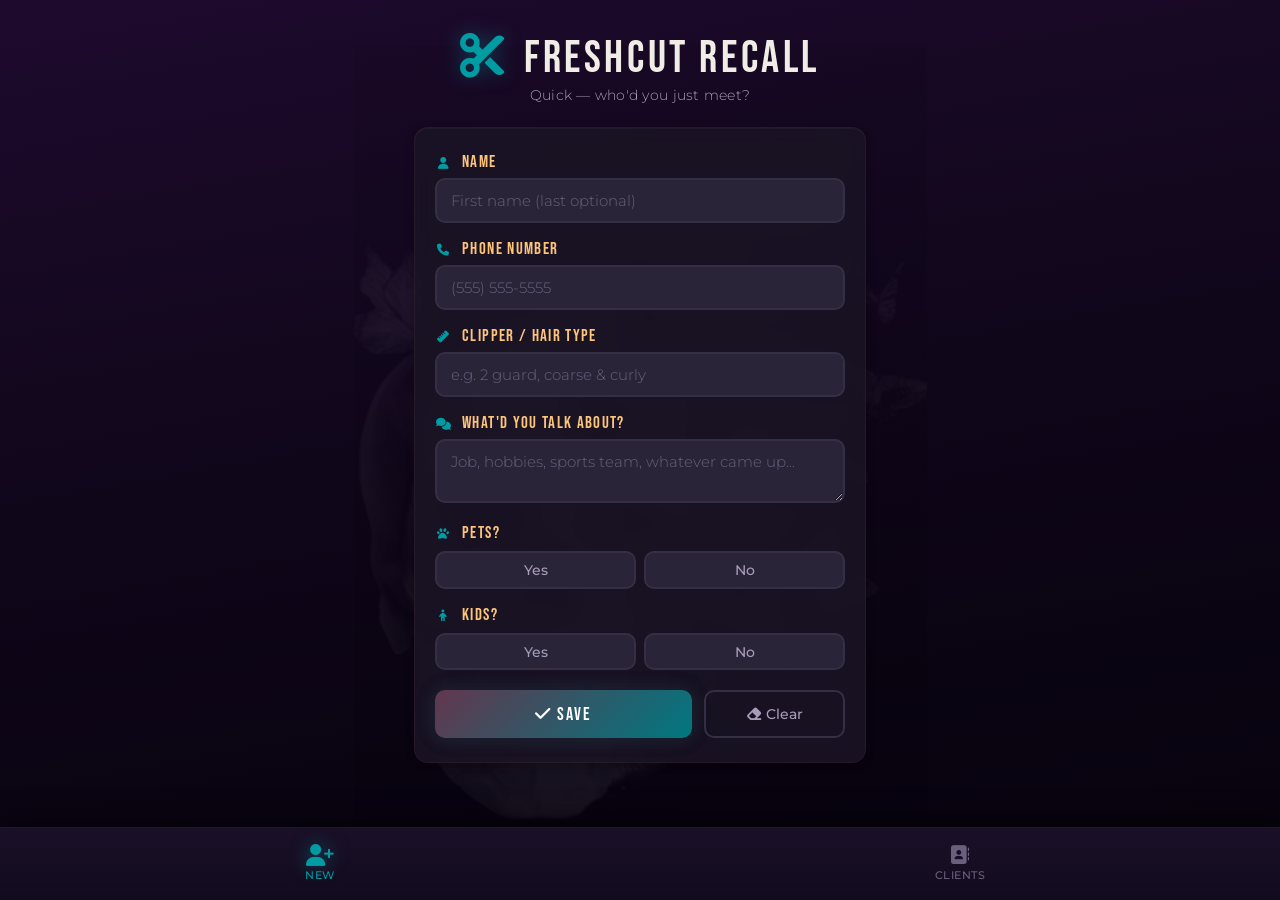
==== Deploy/index.html @ f8e86a8c "Full project backup — Cowork cleanup session 2026-07-11" ====
<!DOCTYPE html>
<html lang="en">
<head>
  <meta charset="UTF-8" />
  <meta name="viewport" content="width=device-width, initial-scale=1.0, maximum-scale=1.0, user-scalable=no" />
  <title>FreshCut Recall</title>
  <link rel="icon" href="data:image/svg+xml,<svg xmlns='http://www.w3.org/2000/svg' viewBox='0 0 100 100'><text y='.9em' font-size='90'>✂️</text></svg>" />
  <link rel="preconnect" href="https://fonts.googleapis.com" />
  <link rel="preconnect" href="https://fonts.gstatic.com" crossorigin />
  <link href="https://fonts.googleapis.com/css2?family=Bebas+Neue&family=Montserrat:wght@300;400;500;600;700&display=swap" rel="stylesheet" />
  <link rel="stylesheet" href="https://cdnjs.cloudflare.com/ajax/libs/font-awesome/6.5.0/css/all.min.css" />
  <link rel="stylesheet" href="style.css" />
  <!-- home-screen app icon (added 2026-06-15) -->
  <link rel="apple-touch-icon" sizes="180x180" href="/apple-touch-icon.png">
  <link rel="icon" type="image/png" sizes="192x192" href="/icon-192.png">
</head>
<body>

  <!-- ═══════════════════════════════════════════════ -->
  <!-- TAB BAR NAVIGATION                              -->
  <!-- ═══════════════════════════════════════════════ -->
  <nav class="tab-bar" id="tabBar">
    <button class="tab-btn active" data-tab="add" onclick="switchTab('add')">
      <i class="fas fa-user-plus"></i>
      <span>New</span>
    </button>
    <button class="tab-btn" data-tab="database" onclick="switchTab('database')">
      <i class="fas fa-address-book"></i>
      <span>Clients</span>
    </button>
  </nav>

  <!-- ═══════════════════════════════════════════════ -->
  <!-- SCREEN 1: ADD NEW PERSON                        -->
  <!-- ═══════════════════════════════════════════════ -->
  <main class="screen active" id="screen-add">
    <header class="screen-header">
      <h1><i class="fas fa-scissors"></i> FreshCut Recall</h1>
      <p class="tagline">Quick — who'd you just meet?</p>
    </header>

    <form id="addForm" class="entry-form" onsubmit="handleSave(event)">
      <!-- Hidden field for editing existing entries -->
      <input type="hidden" id="editId" value="" />

      <div class="form-group">
        <label for="personName"><i class="fas fa-user"></i> Name</label>
        <input type="text" id="personName" placeholder="First name (last optional)" autocomplete="off" required />
      </div>

      <div class="form-group">
        <label for="phoneNumber"><i class="fas fa-phone"></i> Phone Number</label>
        <input type="tel" id="phoneNumber" placeholder="(555) 555-5555" autocomplete="off" />
      </div>

      <div class="form-group">
        <label for="clipperType"><i class="fas fa-ruler"></i> Clipper / Hair Type</label>
        <input type="text" id="clipperType" placeholder="e.g. 2 guard, coarse & curly" autocomplete="off" />
      </div>

      <div class="form-group">
        <label for="talkAbout"><i class="fas fa-comments"></i> What'd you talk about?</label>
        <textarea id="talkAbout" rows="2" placeholder="Job, hobbies, sports team, whatever came up..."></textarea>
      </div>

      <!-- Pets section -->
      <div class="form-group toggle-group">
        <label><i class="fas fa-paw"></i> Pets?</label>
        <div class="toggle-row">
          <button type="button" class="toggle-btn" id="petsYes" onclick="togglePets(true)">Yes</button>
          <button type="button" class="toggle-btn" id="petsNo" onclick="togglePets(false)">No</button>
        </div>
      </div>
      <div class="form-group sub-field hidden" id="petDetails">
        <label for="petKind">What kind?</label>
        <input type="text" id="petKind" placeholder="Dog, cat, snake..." autocomplete="off" />
      </div>

      <!-- Kids section -->
      <div class="form-group toggle-group">
        <label><i class="fas fa-child"></i> Kids?</label>
        <div class="toggle-row">
          <button type="button" class="toggle-btn" id="kidsYes" onclick="toggleKids(true)">Yes</button>
          <button type="button" class="toggle-btn" id="kidsNo" onclick="toggleKids(false)">No</button>
        </div>
      </div>
      <div class="form-group sub-field hidden" id="kidDetails">
        <label for="kidInfo">How many & ages</label>
        <input type="text" id="kidInfo" placeholder="e.g. 3 teen daughters, 2 adult boys" autocomplete="off" />
      </div>

      <div class="form-actions">
        <button type="submit" class="btn-save" id="saveBtn">
          <i class="fas fa-check"></i> Save
        </button>
        <button type="button" class="btn-clear" onclick="clearForm()">
          <i class="fas fa-eraser"></i> Clear
        </button>
      </div>
    </form>
  </main>

  <!-- ═══════════════════════════════════════════════ -->
  <!-- SCREEN 2: DATABASE / SEARCH                     -->
  <!-- ═══════════════════════════════════════════════ -->
  <main class="screen" id="screen-database">
    <header class="screen-header">
      <h1><i class="fas fa-address-book"></i> Your Clients</h1>
      <div class="search-bar">
        <i class="fas fa-search"></i>
        <input type="text" id="searchInput" placeholder="Search by name or phone..." oninput="filterClients()" autocomplete="off" />
      </div>
      <p class="client-count" id="clientCount">0 people saved</p>
    </header>

    <!-- Empty state -->
    <div class="empty-state" id="emptyState">
      <i class="fas fa-user-plus"></i>
      <p>No one here yet — go meet someone!</p>
    </div>

    <!-- Client list -->
    <div class="client-list" id="clientList"></div>

    <!-- Export backup -->
    <div class="export-row" id="exportRow">
      <button class="btn-export" onclick="exportToCSV()">
        <i class="fas fa-download"></i> Backup to CSV
      </button>
    </div>
  </main>

  <!-- ═══════════════════════════════════════════════ -->
  <!-- PROFILE MODAL (view / edit a single person)     -->
  <!-- ═══════════════════════════════════════════════ -->
  <div class="modal-overlay hidden" id="profileModal">
    <div class="modal-card">
      <button class="modal-close" onclick="closeProfile()"><i class="fas fa-times"></i></button>
      <div id="profileContent"></div>
    </div>
  </div>

  <script src="app.js"></script>
</body>
</html>
---- Deploy/style.css ----
/* ══════════════════════════════════════════════════════════
   FRESHCUT RECALL — Dark Jewel-Tone Stylesheet
   Color Palette:
     Deep Purple Gradient background
     Dark Surface #1A1525  (cards, form backgrounds)
     Charcoal     #2A2438  (elevated surfaces, inputs)
     Plum         #62374E  (secondary accent)
     Teal         #007880  (primary accent, buttons)
     Gold         #FDC57B  (highlights, warmth, avatars)
   Font: Bebas Neue (headings) + Poppins (body)
   ══════════════════════════════════════════════════════════ */

:root {
  --deep-purple: #0D0818;
  --mid-purple: #1A1028;
  --dark-surface: #1A1525;
  --charcoal: #2A2438;
  --charcoal-light: #362E45;
  --plum: #62374E;
  --plum-light: #7E4A66;
  --teal: #007880;
  --teal-light: #009BA3;
  --teal-glow: rgba(0,120,128,0.2);
  --gold: #FDC57B;
  --gold-soft: rgba(253,197,123,0.15);
  --white: #FFFFFF;
  --text-bright: #F0ECE6;
  --text-mid: #A89DB8;
  --text-dim: #6B5F7E;
  --border: rgba(255,255,255,0.07);
  --border-focus: rgba(0,120,128,0.5);
  --danger: #C0392B;
  --danger-light: #E74C3C;
  --shadow-sm: 0 2px 8px rgba(0,0,0,0.3);
  --shadow-md: 0 4px 20px rgba(0,0,0,0.4);
  --shadow-lg: 0 8px 40px rgba(0,0,0,0.5);
  --radius: 14px;
  --radius-sm: 10px;
}

/* ── RESET & BASE ──────────────────────────────── */

*, *::before, *::after {
  box-sizing: border-box;
  margin: 0;
  padding: 0;
}

html {
  font-size: 16px;
  -webkit-tap-highlight-color: transparent;
}

body {
  font-family: 'Montserrat', -apple-system, BlinkMacSystemFont, sans-serif;
  background: linear-gradient(
    170deg,
    #1E0A2E 0%,
    #160822 25%,
    #0F0619 50%,
    #0A0412 75%,
    #07030D 100%
  );
  background-attachment: fixed;
  color: var(--text-bright);
  min-height: 100dvh;
  padding-bottom: 80px;
  font-weight: 300;
  -webkit-font-smoothing: antialiased;
  position: relative;
}

body::before {
  content: '';
  position: fixed;
  top: 50%;
  left: 50%;
  transform: translate(-50%, -50%);
  width: 90vmin;
  height: 90vmin;
  background: url('skull-bg.jpg') center/contain no-repeat;
  opacity: 0.06;
  pointer-events: none;
  z-index: 0;
}

input, textarea, button, select {
  font-family: inherit;
  font-size: inherit;
}

/* ── TAB BAR ───────────────────────────────────── */

.tab-bar {
  position: fixed;
  bottom: 0;
  left: 0;
  right: 0;
  display: flex;
  background: linear-gradient(180deg, #1A1028 0%, #120B1E 100%);
  border-top: 1px solid rgba(98,55,78,0.25);
  padding: 0.5rem 0 calc(0.5rem + env(safe-area-inset-bottom, 0px));
  z-index: 100;
  box-shadow: 0 -4px 30px rgba(0,0,0,0.6);
}

.tab-btn {
  flex: 1;
  display: flex;
  flex-direction: column;
  align-items: center;
  gap: 0.2rem;
  padding: 0.6rem 0;
  background: none;
  border: none;
  color: var(--text-dim);
  font-size: 0.7rem;
  font-weight: 500;
  cursor: pointer;
  transition: color 0.2s;
  letter-spacing: 0.05em;
  text-transform: uppercase;
}

.tab-btn i {
  font-size: 1.2rem;
  transition: transform 0.2s, color 0.2s;
}

.tab-btn.active {
  color: var(--teal-light);
}

.tab-btn.active i {
  transform: scale(1.15);
  filter: drop-shadow(0 0 8px rgba(0,155,163,0.5));
}

.tab-btn:hover:not(.active) {
  color: var(--text-mid);
}

/* ── SCREENS ───────────────────────────────────── */

.screen {
  display: none;
  max-width: 500px;
  margin: 0 auto;
  padding: 1.5rem 1rem;
  animation: fadeIn 0.25s ease;
  position: relative;
  z-index: 1;
}

.screen.active {
  display: block;
}

@keyframes fadeIn {
  from { opacity: 0; transform: translateY(8px); }
  to { opacity: 1; transform: translateY(0); }
}

/* ── SCREEN HEADER ─────────────────────────────── */

.screen-header {
  text-align: center;
  margin-bottom: 1.5rem;
}

.screen-header h1 {
  font-family: 'Bebas Neue', 'Montserrat', sans-serif;
  font-size: 2.8rem;
  font-weight: 400;
  color: var(--text-bright);
  letter-spacing: 0.08em;
  text-transform: uppercase;
}

.screen-header h1 i {
  color: var(--teal-light);
  margin-right: 0.3rem;
  filter: drop-shadow(0 0 10px rgba(0,155,163,0.4));
}

.tagline {
  color: var(--text-mid);
  font-size: 0.85rem;
  font-weight: 300;
  margin-top: 0.15rem;
  letter-spacing: 0.02em;
}

/* ── FORM ──────────────────────────────────────── */

.entry-form {
  background: rgba(26,21,37,0.85);
  border: 1px solid rgba(98,55,78,0.2);
  border-radius: var(--radius);
  padding: 1.5rem 1.25rem;
  box-shadow: var(--shadow-sm), inset 0 1px 0 rgba(255,255,255,0.03);
  backdrop-filter: blur(10px);
}

.form-group {
  margin-bottom: 1rem;
}

.form-group label {
  display: block;
  font-family: 'Bebas Neue', 'Montserrat', sans-serif;
  font-size: 1.05rem;
  font-weight: 400;
  color: var(--gold);
  margin-bottom: 0.35rem;
  letter-spacing: 0.08em;
  text-transform: uppercase;
}

.form-group label i {
  width: 18px;
  text-align: center;
  margin-right: 0.3rem;
  color: var(--teal-light);
  font-size: 0.75rem;
}

.form-group input[type="text"],
.form-group input[type="tel"],
.form-group textarea {
  width: 100%;
  padding: 0.7rem 0.9rem;
  border: 2px solid var(--charcoal-light);
  border-radius: var(--radius-sm);
  font-size: 0.95rem;
  color: var(--text-bright);
  background: var(--charcoal);
  transition: border-color 0.2s, box-shadow 0.2s;
  outline: none;
}

.form-group input:focus,
.form-group textarea:focus {
  border-color: var(--teal);
  box-shadow: 0 0 0 3px var(--teal-glow), 0 0 15px var(--teal-glow);
  background: var(--charcoal-light);
}

.form-group textarea {
  resize: vertical;
  min-height: 60px;
}

.form-group input::placeholder,
.form-group textarea::placeholder {
  color: var(--text-dim);
  font-weight: 300;
}

/* ── TOGGLE BUTTONS (Yes / No) ─────────────────── */

.toggle-group label {
  margin-bottom: 0.5rem;
}

.toggle-row {
  display: flex;
  gap: 0.5rem;
}

.toggle-btn {
  flex: 1;
  padding: 0.55rem 1rem;
  border: 2px solid var(--charcoal-light);
  border-radius: var(--radius-sm);
  background: var(--charcoal);
  color: var(--text-mid);
  font-size: 0.85rem;
  font-weight: 500;
  cursor: pointer;
  transition: all 0.2s;
}

.toggle-btn:hover {
  border-color: var(--teal);
  color: var(--teal-light);
}

.toggle-btn.selected-yes {
  background: var(--teal);
  border-color: var(--teal);
  color: var(--white);
  box-shadow: 0 0 15px var(--teal-glow);
}

.toggle-btn.selected-no {
  background: var(--plum);
  border-color: var(--plum);
  color: var(--white);
  box-shadow: 0 0 12px rgba(98,55,78,0.25);
}

/* ── SUB-FIELDS (pet kind, kid info) ──────────── */

.sub-field {
  margin-left: 1rem;
  padding-left: 0.75rem;
  border-left: 3px solid var(--gold);
  transition: all 0.3s ease;
}

.sub-field.hidden {
  display: none;
}

.sub-field label {
  color: var(--text-mid) !important;
}

/* ── FORM ACTIONS ──────────────────────────────── */

.form-actions {
  display: flex;
  gap: 0.75rem;
  margin-top: 1.25rem;
}

.btn-save {
  flex: 2;
  padding: 0.8rem 1.5rem;
  background: linear-gradient(135deg, var(--plum) 0%, var(--teal) 100%);
  color: var(--white);
  border: none;
  border-radius: var(--radius-sm);
  font-family: 'Bebas Neue', 'Montserrat', sans-serif;
  font-size: 1.1rem;
  font-weight: 400;
  letter-spacing: 0.1em;
  text-transform: uppercase;
  cursor: pointer;
  transition: all 0.2s ease;
  box-shadow: 0 0 20px rgba(0,120,128,0.2), 0 0 20px rgba(98,55,78,0.15);
}

.btn-save:hover {
  background: linear-gradient(135deg, var(--plum-light) 0%, var(--teal-light) 100%);
  box-shadow: 0 0 30px rgba(0,120,128,0.35);
}

.btn-save:active {
  transform: scale(0.97);
}

.btn-save.editing {
  background: var(--plum);
  box-shadow: 0 0 20px rgba(98,55,78,0.3);
}

.btn-save.editing:hover {
  background: var(--plum-light);
}

.btn-clear {
  flex: 1;
  padding: 0.8rem 1rem;
  background: none;
  border: 2px solid var(--charcoal-light);
  border-radius: var(--radius-sm);
  color: var(--text-mid);
  font-size: 0.9rem;
  font-weight: 500;
  cursor: pointer;
  transition: all 0.2s;
}

.btn-clear:hover {
  border-color: var(--danger);
  color: var(--danger-light);
}

/* ── SEARCH BAR ────────────────────────────────── */

.search-bar {
  display: flex;
  align-items: center;
  background: var(--charcoal);
  border: 2px solid var(--charcoal-light);
  border-radius: var(--radius-sm);
  padding: 0.6rem 0.9rem;
  margin-top: 1rem;
  transition: border-color 0.2s, box-shadow 0.2s;
}

.search-bar:focus-within {
  border-color: var(--teal);
  box-shadow: 0 0 0 3px var(--teal-glow);
}

.search-bar i {
  color: var(--text-dim);
  margin-right: 0.5rem;
  font-size: 0.9rem;
}

.search-bar input {
  flex: 1;
  border: none;
  outline: none;
  font-size: 0.95rem;
  color: var(--text-bright);
  background: transparent;
}

.search-bar input::placeholder {
  color: var(--text-dim);
  font-weight: 300;
}

.client-count {
  margin-top: 0.6rem;
  font-size: 0.78rem;
  color: var(--text-dim);
  font-weight: 400;
}

/* ── EMPTY STATE ───────────────────────────────── */

.empty-state {
  text-align: center;
  padding: 3rem 1rem;
  color: var(--text-dim);
}

.empty-state i {
  font-size: 2.5rem;
  margin-bottom: 0.75rem;
  color: var(--gold);
  filter: drop-shadow(0 0 12px var(--gold-soft));
}

.empty-state p {
  font-size: 0.95rem;
  font-weight: 400;
  color: var(--text-mid);
}

/* ── CLIENT LIST ───────────────────────────────── */

.client-list {
  display: flex;
  flex-direction: column;
  gap: 0.6rem;
}

.client-card {
  display: flex;
  align-items: center;
  gap: 0.85rem;
  background: rgba(26,21,37,0.8);
  border: 1px solid rgba(98,55,78,0.15);
  padding: 0.9rem 1rem;
  border-radius: var(--radius-sm);
  box-shadow: var(--shadow-sm);
  cursor: pointer;
  transition: transform 0.15s, box-shadow 0.15s, border-color 0.2s;
  backdrop-filter: blur(8px);
}

.client-card:hover {
  transform: translateY(-1px);
  box-shadow: var(--shadow-md);
  border-color: rgba(0,120,128,0.3);
}

.client-card:active {
  transform: scale(0.98);
}

.client-avatar {
  width: 44px;
  height: 44px;
  border-radius: 50%;
  background: linear-gradient(135deg, var(--plum) 0%, var(--teal) 100%);
  color: var(--gold);
  display: flex;
  align-items: center;
  justify-content: center;
  font-family: 'Bebas Neue', 'Montserrat', sans-serif;
  font-weight: 400;
  font-size: 1.1rem;
  flex-shrink: 0;
  letter-spacing: 0.05em;
  box-shadow: 0 0 10px rgba(0,120,128,0.15);
}

.client-info {
  flex: 1;
  min-width: 0;
}

.client-name {
  font-weight: 600;
  font-size: 0.95rem;
  color: var(--text-bright);
  white-space: nowrap;
  overflow: hidden;
  text-overflow: ellipsis;
}

.client-preview {
  font-size: 0.78rem;
  color: var(--text-dim);
  white-space: nowrap;
  overflow: hidden;
  text-overflow: ellipsis;
  margin-top: 0.1rem;
}

.client-date {
  color: var(--text-dim);
  font-size: 0.82rem;
  flex-shrink: 0;
  white-space: nowrap;
}

/* ── EXPORT BUTTON ─────────────────────────────── */

.export-row {
  text-align: center;
  margin-top: 1.5rem;
  padding-bottom: 1rem;
}

.btn-export {
  padding: 0.6rem 1.2rem;
  background: none;
  border: 1px solid var(--border);
  border-radius: var(--radius-sm);
  color: var(--text-dim);
  font-size: 0.8rem;
  font-weight: 400;
  cursor: pointer;
  transition: all 0.2s;
}

.btn-export i {
  margin-right: 0.3rem;
}

.btn-export:hover {
  border-color: var(--teal);
  color: var(--teal-light);
}

/* ── PROFILE MODAL ─────────────────────────────── */

.modal-overlay {
  position: fixed;
  top: 0;
  left: 0;
  right: 0;
  bottom: 0;
  background: rgba(13,8,24,0.8);
  backdrop-filter: blur(8px);
  z-index: 200;
  display: flex;
  align-items: flex-end;
  justify-content: center;
  padding: 1rem;
  animation: overlayIn 0.2s ease;
}

.modal-overlay.hidden {
  display: none;
}

@keyframes overlayIn {
  from { opacity: 0; }
  to { opacity: 1; }
}

.modal-card {
  background: linear-gradient(170deg, #1E1530 0%, #150E22 100%);
  border: 1px solid rgba(98,55,78,0.2);
  border-radius: var(--radius) var(--radius) 0 0;
  width: 100%;
  max-width: 500px;
  max-height: 85vh;
  overflow-y: auto;
  padding: 1.5rem 1.25rem 2rem;
  position: relative;
  animation: slideUp 0.3s ease;
  box-shadow: var(--shadow-lg);
}

@keyframes slideUp {
  from { transform: translateY(100px); opacity: 0; }
  to { transform: translateY(0); opacity: 1; }
}

.modal-close {
  position: absolute;
  top: 1rem;
  right: 1rem;
  background: var(--charcoal);
  border: 1px solid var(--border);
  width: 36px;
  height: 36px;
  border-radius: 50%;
  display: flex;
  align-items: center;
  justify-content: center;
  font-size: 1rem;
  color: var(--text-mid);
  cursor: pointer;
  transition: all 0.2s;
}

.modal-close:hover {
  background: var(--danger);
  border-color: var(--danger);
  color: var(--white);
}

/* ── PROFILE CONTENT ───────────────────────────── */

.profile-header {
  text-align: center;
  margin-bottom: 1.25rem;
}

.profile-avatar {
  width: 64px;
  height: 64px;
  border-radius: 50%;
  background: linear-gradient(135deg, var(--plum) 0%, var(--teal) 100%);
  color: var(--gold);
  display: flex;
  align-items: center;
  justify-content: center;
  font-family: 'Bebas Neue', 'Montserrat', sans-serif;
  font-weight: 400;
  font-size: 1.6rem;
  margin: 0 auto 0.6rem;
  letter-spacing: 0.05em;
  box-shadow: 0 0 25px rgba(0,120,128,0.2), 0 0 25px rgba(98,55,78,0.2);
}

.profile-name {
  font-family: 'Bebas Neue', 'Montserrat', sans-serif;
  font-size: 2rem;
  font-weight: 400;
  letter-spacing: 0.06em;
  color: var(--text-bright);
}

.profile-date {
  font-size: 0.75rem;
  color: var(--text-mid);
  margin-top: 0.2rem;
}

.profile-fields {
  display: flex;
  flex-direction: column;
  gap: 0.75rem;
}

.profile-field {
  background: rgba(42,36,56,0.6);
  border: 1px solid var(--border);
  border-radius: var(--radius-sm);
  padding: 0.75rem 0.9rem;
}

.profile-field-label {
  font-family: 'Bebas Neue', 'Montserrat', sans-serif;
  font-size: 0.78rem;
  font-weight: 400;
  color: var(--teal-light);
  text-transform: uppercase;
  letter-spacing: 0.1em;
  margin-bottom: 0.2rem;
}

.profile-field-value {
  font-size: 0.93rem;
  color: var(--text-bright);
  line-height: 1.4;
}

.profile-field-value.empty {
  color: var(--text-dim);
  font-style: italic;
}

.profile-actions {
  display: flex;
  gap: 0.6rem;
  margin-top: 1.25rem;
}

.btn-edit {
  flex: 2;
  padding: 0.75rem 1rem;
  background: linear-gradient(135deg, var(--plum) 0%, var(--teal) 100%);
  color: var(--white);
  border: none;
  border-radius: var(--radius-sm);
  font-family: 'Bebas Neue', 'Montserrat', sans-serif;
  font-size: 1rem;
  font-weight: 400;
  letter-spacing: 0.08em;
  text-transform: uppercase;
  cursor: pointer;
  transition: all 0.2s ease;
  box-shadow: 0 0 20px rgba(0,120,128,0.2), 0 0 20px rgba(98,55,78,0.15);
}

.btn-edit:hover {
  background: linear-gradient(135deg, var(--plum-light) 0%, var(--teal-light) 100%);
}

.btn-edit:active {
  transform: scale(0.97);
}

.btn-delete {
  flex: 1;
  padding: 0.75rem 1rem;
  background: none;
  border: 2px solid var(--charcoal-light);
  border-radius: var(--radius-sm);
  color: var(--text-mid);
  font-size: 0.9rem;
  font-weight: 500;
  cursor: pointer;
  transition: all 0.2s;
}

.btn-delete:hover {
  border-color: var(--danger);
  color: var(--danger-light);
  background: rgba(192,57,43,0.1);
}

/* ── TOAST NOTIFICATION ────────────────────────── */

.toast {
  position: fixed;
  top: 1rem;
  left: 50%;
  transform: translateX(-50%) translateY(-100px);
  background: linear-gradient(135deg, var(--teal) 0%, var(--plum) 100%);
  color: var(--white);
  padding: 0.75rem 1.5rem;
  border-radius: var(--radius-sm);
  font-family: 'Bebas Neue', 'Montserrat', sans-serif;
  font-size: 1rem;
  font-weight: 400;
  letter-spacing: 0.08em;
  text-transform: uppercase;
  box-shadow: 0 4px 25px rgba(0,120,128,0.3);
  z-index: 300;
  transition: transform 0.3s ease;
  pointer-events: none;
}

.toast.show {
  transform: translateX(-50%) translateY(0);
}

/* ── CONFIRM DELETE ────────────────────────────── */

.confirm-delete {
  text-align: center;
  padding: 0.5rem 0;
}

.confirm-delete p {
  font-size: 0.9rem;
  color: var(--text-mid);
  margin-bottom: 0.75rem;
}

.confirm-delete .btn-row {
  display: flex;
  gap: 0.6rem;
  justify-content: center;
}

.btn-confirm-delete {
  padding: 0.6rem 1.5rem;
  background: var(--danger);
  color: var(--white);
  border: none;
  border-radius: var(--radius-sm);
  font-size: 0.85rem;
  font-weight: 600;
  cursor: pointer;
  transition: background 0.2s;
}

.btn-confirm-delete:hover {
  background: var(--danger-light);
}

.btn-cancel-delete {
  padding: 0.6rem 1.5rem;
  background: var(--charcoal);
  color: var(--text-mid);
  border: 1px solid var(--border);
  border-radius: var(--radius-sm);
  font-size: 0.85rem;
  font-weight: 500;
  cursor: pointer;
  transition: background 0.2s;
}

.btn-cancel-delete:hover {
  background: var(--charcoal-light);
}

/* ── RESPONSIVE ────────────────────────────────── */

@media (min-width: 600px) {
  body {
    padding-bottom: 90px;
  }
  .screen {
    padding: 2rem 1.5rem;
  }
  .modal-overlay {
    align-items: center;
  }
  .modal-card {
    border-radius: var(--radius);
    max-height: 80vh;
  }
}
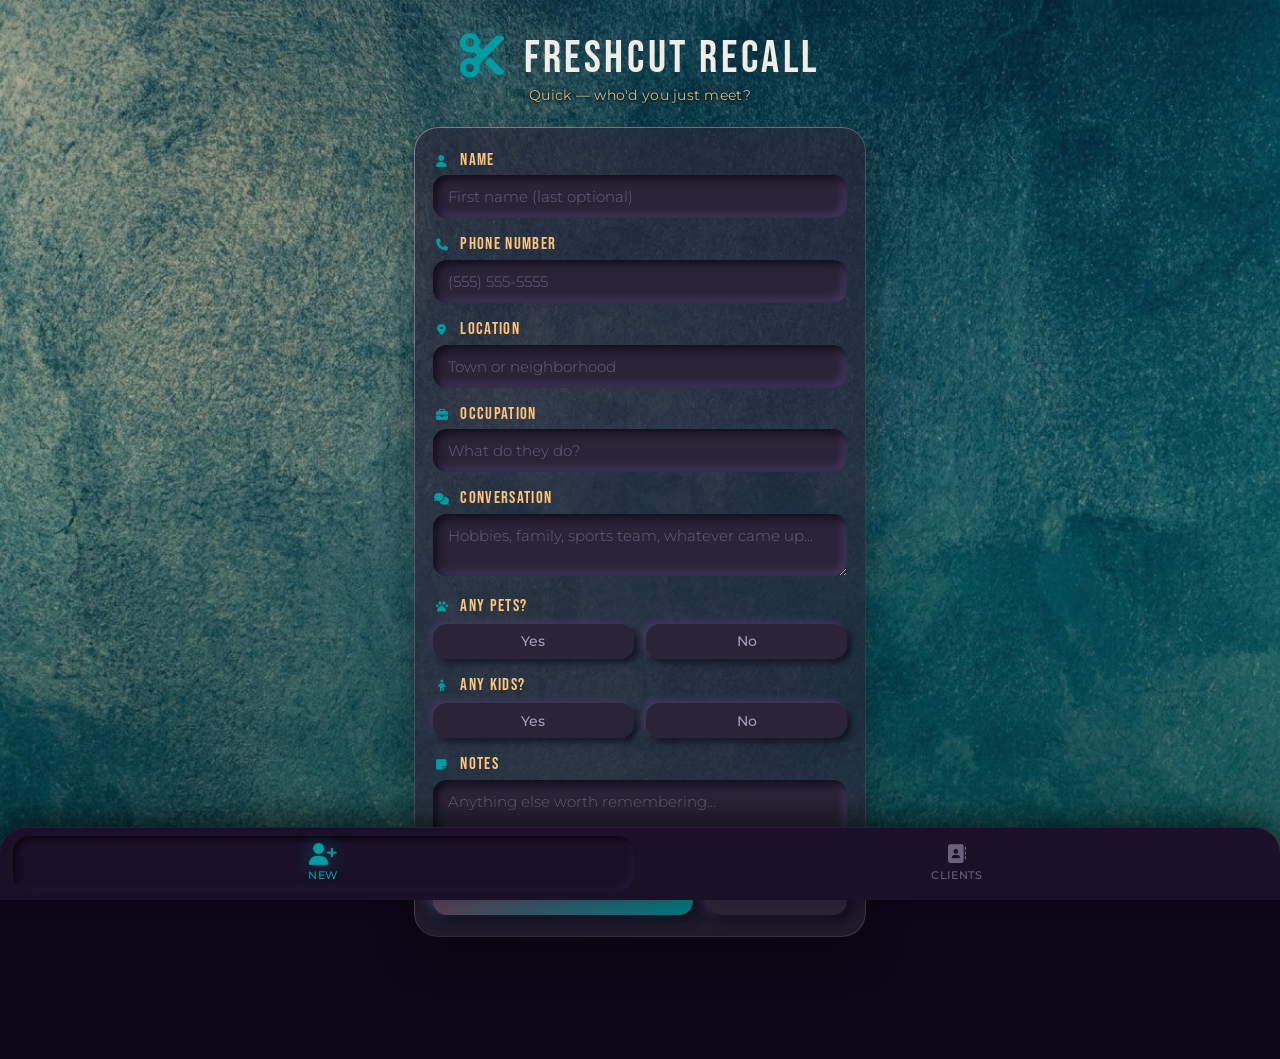
==== commit feaf5d8b: "Ship v2 to production: update Deploy/, README Co-Authored-By: Claude Opus 5.5 <noreply@anthropic.com" ====
--- a/Deploy/index.html
+++ b/Deploy/index.html
@@ -54,18 +54,23 @@
       </div>
 
       <div class="form-group">
-        <label for="clipperType"><i class="fas fa-ruler"></i> Clipper / Hair Type</label>
-        <input type="text" id="clipperType" placeholder="e.g. 2 guard, coarse & curly" autocomplete="off" />
+        <label for="location"><i class="fas fa-location-dot"></i> Location</label>
+        <input type="text" id="location" placeholder="Town or neighborhood" autocomplete="off" />
       </div>
 
       <div class="form-group">
-        <label for="talkAbout"><i class="fas fa-comments"></i> What'd you talk about?</label>
-        <textarea id="talkAbout" rows="2" placeholder="Job, hobbies, sports team, whatever came up..."></textarea>
+        <label for="occupation"><i class="fas fa-briefcase"></i> Occupation</label>
+        <input type="text" id="occupation" placeholder="What do they do?" autocomplete="off" />
+      </div>
+
+      <div class="form-group">
+        <label for="talkAbout"><i class="fas fa-comments"></i> Conversation</label>
+        <textarea id="talkAbout" rows="2" placeholder="Hobbies, family, sports team, whatever came up..."></textarea>
       </div>
 
       <!-- Pets section -->
       <div class="form-group toggle-group">
-        <label><i class="fas fa-paw"></i> Pets?</label>
+        <label><i class="fas fa-paw"></i> Any Pets?</label>
         <div class="toggle-row">
           <button type="button" class="toggle-btn" id="petsYes" onclick="togglePets(true)">Yes</button>
           <button type="button" class="toggle-btn" id="petsNo" onclick="togglePets(false)">No</button>
@@ -78,15 +83,20 @@
 
       <!-- Kids section -->
       <div class="form-group toggle-group">
-        <label><i class="fas fa-child"></i> Kids?</label>
+        <label><i class="fas fa-child"></i> Any Kids?</label>
         <div class="toggle-row">
           <button type="button" class="toggle-btn" id="kidsYes" onclick="toggleKids(true)">Yes</button>
           <button type="button" class="toggle-btn" id="kidsNo" onclick="toggleKids(false)">No</button>
         </div>
       </div>
       <div class="form-group sub-field hidden" id="kidDetails">
-        <label for="kidInfo">How many & ages</label>
+        <label for="kidInfo">How many?</label>
         <input type="text" id="kidInfo" placeholder="e.g. 3 teen daughters, 2 adult boys" autocomplete="off" />
+      </div>
+
+      <div class="form-group">
+        <label for="notes"><i class="fas fa-note-sticky"></i> Notes</label>
+        <textarea id="notes" rows="2" placeholder="Anything else worth remembering..."></textarea>
       </div>
 
       <div class="form-actions">
@@ -106,9 +116,15 @@
   <main class="screen" id="screen-database">
     <header class="screen-header">
       <h1><i class="fas fa-address-book"></i> Your Clients</h1>
-      <div class="search-bar">
-        <i class="fas fa-search"></i>
-        <input type="text" id="searchInput" placeholder="Search by name or phone..." oninput="filterClients()" autocomplete="off" />
+      <div class="search-wrap">
+        <div class="search-bar">
+          <i class="fas fa-search"></i>
+          <input type="search" id="searchInput" placeholder="Name, phone or keyword" oninput="filterClients()" autocomplete="off" aria-label="Search clients" />
+          <button type="button" class="cal-btn" id="calBtn" onclick="toggleCalendar()" aria-label="Pick a date" aria-expanded="false">
+            <i class="fas fa-calendar-days"></i>
+          </button>
+        </div>
+        <div class="cal hidden" id="calendar"></div>
       </div>
       <p class="client-count" id="clientCount">0 people saved</p>
     </header>
--- a/Deploy/style.css
+++ b/Deploy/style.css
@@ -1,5 +1,7 @@
 /* ══════════════════════════════════════════════════════════
    FRESHCUT RECALL — Dark Jewel-Tone Stylesheet
+   2026-09-29 refresh: Teal Plaster background, neumorphic surfaces,
+   see-through cards at 67%, pale antique gold small text.
    Color Palette:
      Deep Purple Gradient background
      Dark Surface #1A1525  (cards, form backgrounds)
@@ -36,6 +38,18 @@
   --shadow-lg: 0 8px 40px rgba(0,0,0,0.5);
   --radius: 14px;
   --radius-sm: 10px;
+
+  /* Design refresh 2026-09-29 — neumorphic on Teal Plaster */
+  --meta: #C8BD93;                /* pale antique gold — tagline, counts, previews, dates */
+  --n-lift: #433960;              /* light side of a raised/pressed purple surface */
+  --n-sink: #120D1A;              /* dark side */
+  --n-raise: -5px -5px 12px var(--n-lift), 5px 5px 12px var(--n-sink);
+  --n-raise-sm: -3px -3px 7px var(--n-lift), 3px 3px 7px var(--n-sink);
+  --n-press: inset 4px 4px 8px var(--n-sink), inset -4px -4px 8px var(--n-lift);
+  --glass: rgba(42,36,56,0.67);   /* see-through cards, 67% */
+  --halo: 0 1px 2px rgba(0,0,0,.9), 0 0 10px rgba(0,0,0,.75), 0 0 18px rgba(0,0,0,.5);
+  --hairline: linear-gradient(155deg, rgba(255,255,255,.32) 0%, rgba(255,255,255,.12) 35%, rgba(255,255,255,.05) 65%, rgba(255,255,255,.12) 100%);
+  --well-dark: #1A1525;           /* dark purple pressed into the lighter pop-up */
 }
 
 /* ── RESET & BASE ──────────────────────────────── */
@@ -53,15 +67,7 @@
 
 body {
   font-family: 'Montserrat', -apple-system, BlinkMacSystemFont, sans-serif;
-  background: linear-gradient(
-    170deg,
-    #1E0A2E 0%,
-    #160822 25%,
-    #0F0619 50%,
-    #0A0412 75%,
-    #07030D 100%
-  );
-  background-attachment: fixed;
+  background: var(--deep-purple);
   color: var(--text-bright);
   min-height: 100dvh;
   padding-bottom: 80px;
@@ -70,7 +76,20 @@
   position: relative;
 }
 
+/* Teal Plaster background, darkened 27%. A fixed layer (not background-attachment:fixed, which iOS ignores). */
 body::before {
+  content: '';
+  position: fixed;
+  inset: 0;
+  background:
+    linear-gradient(180deg, rgba(4,12,16,.27) 0%, rgba(4,12,16,.2) 50%, rgba(4,12,16,.37) 100%),
+    url('teal-plaster-bg.jpg') 30% center / cover no-repeat;
+  pointer-events: none;
+  z-index: 0;
+}
+
+/* Skull watermark — screen blend drops its black box on the photo ground */
+body::after {
   content: '';
   position: fixed;
   top: 50%;
@@ -79,7 +98,8 @@
   width: 90vmin;
   height: 90vmin;
   background: url('skull-bg.jpg') center/contain no-repeat;
-  opacity: 0.06;
+  mix-blend-mode: screen;
+  opacity: 0.09;
   pointer-events: none;
   z-index: 0;
 }
@@ -97,11 +117,12 @@
   left: 0;
   right: 0;
   display: flex;
-  background: linear-gradient(180deg, #1A1028 0%, #120B1E 100%);
-  border-top: 1px solid rgba(98,55,78,0.25);
-  padding: 0.5rem 0 calc(0.5rem + env(safe-area-inset-bottom, 0px));
+  gap: 0.8rem;
+  background: #1A1028;
+  border-radius: 26px 26px 0 0;
+  padding: 0.55rem 0.8rem calc(0.55rem + env(safe-area-inset-bottom, 0px));
   z-index: 100;
-  box-shadow: 0 -4px 30px rgba(0,0,0,0.6);
+  box-shadow: 0 -10px 26px rgba(0,0,0,0.5), inset 0 1px 0 rgba(255,255,255,0.06);
 }
 
 .tab-btn {
@@ -116,8 +137,9 @@
   color: var(--text-dim);
   font-size: 0.7rem;
   font-weight: 500;
-  cursor: pointer;
-  transition: color 0.2s;
+  border-radius: 16px;
+  cursor: pointer;
+  transition: color 0.2s, box-shadow 0.2s;
   letter-spacing: 0.05em;
   text-transform: uppercase;
 }
@@ -129,6 +151,7 @@
 
 .tab-btn.active {
   color: var(--teal-light);
+  box-shadow: inset 3px 3px 7px #0A0612, inset -3px -3px 7px #271A3A;   /* pressed well */
 }
 
 .tab-btn.active i {
@@ -184,9 +207,10 @@
 }
 
 .tagline {
-  color: var(--text-mid);
+  color: var(--meta);
+  text-shadow: var(--halo);
   font-size: 0.85rem;
-  font-weight: 300;
+  font-weight: 400;
   margin-top: 0.15rem;
   letter-spacing: 0.02em;
 }
@@ -194,12 +218,10 @@
 /* ── FORM ──────────────────────────────────────── */
 
 .entry-form {
-  background: rgba(26,21,37,0.85);
-  border: 1px solid rgba(98,55,78,0.2);
-  border-radius: var(--radius);
-  padding: 1.5rem 1.25rem;
-  box-shadow: var(--shadow-sm), inset 0 1px 0 rgba(255,255,255,0.03);
-  backdrop-filter: blur(10px);
+  background: var(--glass);
+  border-radius: 24px;
+  padding: 1.4rem 1.2rem;
+  box-shadow: 0 18px 40px rgba(0,0,0,0.35), inset 1px 1px 0 rgba(255,255,255,0.1);
 }
 
 .form-group {
@@ -229,21 +251,20 @@
 .form-group input[type="tel"],
 .form-group textarea {
   width: 100%;
-  padding: 0.7rem 0.9rem;
-  border: 2px solid var(--charcoal-light);
-  border-radius: var(--radius-sm);
+  padding: 0.75rem 0.95rem;
+  border: 0;
+  border-radius: 14px;
   font-size: 0.95rem;
   color: var(--text-bright);
   background: var(--charcoal);
-  transition: border-color 0.2s, box-shadow 0.2s;
+  box-shadow: var(--n-press);
+  transition: box-shadow 0.2s;
   outline: none;
 }
 
 .form-group input:focus,
 .form-group textarea:focus {
-  border-color: var(--teal);
-  box-shadow: 0 0 0 3px var(--teal-glow), 0 0 15px var(--teal-glow);
-  background: var(--charcoal-light);
+  box-shadow: var(--n-press), 0 0 0 2px rgba(0,155,163,0.55), 0 0 16px var(--teal-glow);
 }
 
 .form-group textarea {
@@ -265,48 +286,58 @@
 
 .toggle-row {
   display: flex;
-  gap: 0.5rem;
+  gap: 0.8rem;
 }
 
 .toggle-btn {
   flex: 1;
-  padding: 0.55rem 1rem;
-  border: 2px solid var(--charcoal-light);
-  border-radius: var(--radius-sm);
+  padding: 0.6rem 1rem;
+  border: 0;
+  border-radius: 14px;
   background: var(--charcoal);
   color: var(--text-mid);
   font-size: 0.85rem;
   font-weight: 500;
   cursor: pointer;
+  box-shadow: var(--n-raise-sm);
   transition: all 0.2s;
 }
 
 .toggle-btn:hover {
-  border-color: var(--teal);
   color: var(--teal-light);
 }
 
 .toggle-btn.selected-yes {
   background: var(--teal);
-  border-color: var(--teal);
   color: var(--white);
-  box-shadow: 0 0 15px var(--teal-glow);
+  box-shadow: inset 3px 3px 7px #004E54, inset -3px -3px 7px #00A2AC, 0 0 16px var(--teal-glow);
 }
 
 .toggle-btn.selected-no {
   background: var(--plum);
-  border-color: var(--plum);
   color: var(--white);
-  box-shadow: 0 0 12px rgba(98,55,78,0.25);
+  box-shadow: inset 3px 3px 7px #3E2232, inset -3px -3px 7px #86506C;
 }
 
 /* ── SUB-FIELDS (pet kind, kid info) ──────────── */
 
 .sub-field {
+  position: relative;
   margin-left: 1rem;
-  padding-left: 0.75rem;
-  border-left: 3px solid var(--gold);
+  padding-left: 0.9rem;
   transition: all 0.3s ease;
+}
+
+.sub-field::before {
+  content: '';
+  position: absolute;
+  left: 0;
+  top: 0.2rem;
+  bottom: 0.2rem;
+  width: 4px;
+  border-radius: 4px;
+  background: var(--gold);
+  box-shadow: 0 0 8px rgba(253,197,123,0.45);
 }
 
 .sub-field.hidden {
@@ -321,8 +352,8 @@
 
 .form-actions {
   display: flex;
-  gap: 0.75rem;
-  margin-top: 1.25rem;
+  gap: 1rem;
+  margin-top: 1.4rem;
 }
 
 .btn-save {
@@ -331,7 +362,7 @@
   background: linear-gradient(135deg, var(--plum) 0%, var(--teal) 100%);
   color: var(--white);
   border: none;
-  border-radius: var(--radius-sm);
+  border-radius: 14px;
   font-family: 'Bebas Neue', 'Montserrat', sans-serif;
   font-size: 1.1rem;
   font-weight: 400;
@@ -339,7 +370,7 @@
   text-transform: uppercase;
   cursor: pointer;
   transition: all 0.2s ease;
-  box-shadow: 0 0 20px rgba(0,120,128,0.2), 0 0 20px rgba(98,55,78,0.15);
+  box-shadow: var(--n-raise), 0 0 18px rgba(0,120,128,0.25);
 }
 
 .btn-save:hover {
@@ -349,6 +380,7 @@
 
 .btn-save:active {
   transform: scale(0.97);
+  box-shadow: var(--n-press);
 }
 
 .btn-save.editing {
@@ -363,9 +395,10 @@
 .btn-clear {
   flex: 1;
   padding: 0.8rem 1rem;
-  background: none;
-  border: 2px solid var(--charcoal-light);
-  border-radius: var(--radius-sm);
+  background: var(--charcoal);
+  border: 0;
+  border-radius: 14px;
+  box-shadow: var(--n-raise);
   color: var(--text-mid);
   font-size: 0.9rem;
   font-weight: 500;
@@ -374,8 +407,11 @@
 }
 
 .btn-clear:hover {
-  border-color: var(--danger);
   color: var(--danger-light);
+}
+
+.btn-clear:active {
+  box-shadow: var(--n-press);
 }
 
 /* ── SEARCH BAR ────────────────────────────────── */
@@ -384,26 +420,29 @@
   display: flex;
   align-items: center;
   background: var(--charcoal);
-  border: 2px solid var(--charcoal-light);
-  border-radius: var(--radius-sm);
-  padding: 0.6rem 0.9rem;
+  border: 0;
+  border-radius: 14px;
+  padding: 0.45rem 0.4rem 0.45rem 0.9rem;
   margin-top: 1rem;
-  transition: border-color 0.2s, box-shadow 0.2s;
+  box-shadow: var(--n-press);
+  transition: box-shadow 0.2s;
 }
 
 .search-bar:focus-within {
-  border-color: var(--teal);
-  box-shadow: 0 0 0 3px var(--teal-glow);
-}
-
-.search-bar i {
-  color: var(--text-dim);
+  box-shadow: var(--n-press), 0 0 0 2px rgba(0,155,163,0.55);
+}
+
+.search-bar > i {
+  color: var(--teal-light);
   margin-right: 0.5rem;
   font-size: 0.9rem;
 }
 
 .search-bar input {
   flex: 1;
+  min-width: 0;
+  -webkit-appearance: none;
+  appearance: none;
   border: none;
   outline: none;
   font-size: 0.95rem;
@@ -419,7 +458,8 @@
 .client-count {
   margin-top: 0.6rem;
   font-size: 0.78rem;
-  color: var(--text-dim);
+  color: var(--meta);
+  text-shadow: var(--halo);
   font-weight: 400;
 }
 
@@ -441,7 +481,8 @@
 .empty-state p {
   font-size: 0.95rem;
   font-weight: 400;
-  color: var(--text-mid);
+  color: var(--meta);
+  text-shadow: var(--halo);
 }
 
 /* ── CLIENT LIST ───────────────────────────────── */
@@ -449,27 +490,44 @@
 .client-list {
   display: flex;
   flex-direction: column;
-  gap: 0.6rem;
+  gap: 0.85rem;
 }
 
 .client-card {
+  position: relative;
   display: flex;
   align-items: center;
   gap: 0.85rem;
-  background: rgba(26,21,37,0.8);
-  border: 1px solid rgba(98,55,78,0.15);
+  background: var(--glass);
   padding: 0.9rem 1rem;
-  border-radius: var(--radius-sm);
-  box-shadow: var(--shadow-sm);
-  cursor: pointer;
-  transition: transform 0.15s, box-shadow 0.15s, border-color 0.2s;
-  backdrop-filter: blur(8px);
-}
-
-.client-card:hover {
-  transform: translateY(-1px);
-  box-shadow: var(--shadow-md);
-  border-color: rgba(0,120,128,0.3);
+  border-radius: 18px;
+  box-shadow: -5px -5px 12px rgba(190,215,215,0.07), 6px 6px 14px rgba(0,0,0,0.55),
+              inset 1px 1px 0 rgba(255,255,255,0.1), inset -1px -1px 0 rgba(0,0,0,0.3);
+  cursor: pointer;
+  transition: transform 0.15s, box-shadow 0.15s;
+}
+
+/* Apple-style hairline: light catches the top-left edge and fades around the card.
+   See-through cards use a masked ::before; solid cards (pop-up, calendar) use a border-box gradient. */
+.entry-form { position: relative; }
+.entry-form::before,
+.client-card::before {
+  content: '';
+  position: absolute;
+  inset: 0;
+  border-radius: inherit;
+  padding: 0.5pt;
+  pointer-events: none;
+  background: var(--hairline);
+  -webkit-mask: linear-gradient(#000 0 0) content-box, linear-gradient(#000 0 0);
+  -webkit-mask-composite: xor;
+  mask-composite: exclude;
+}
+
+@media (hover: hover) and (pointer: fine) {
+  .client-card:hover {
+    transform: translateY(-1px);
+  }
 }
 
 .client-card:active {
@@ -490,7 +548,7 @@
   font-size: 1.1rem;
   flex-shrink: 0;
   letter-spacing: 0.05em;
-  box-shadow: 0 0 10px rgba(0,120,128,0.15);
+  box-shadow: inset 3px 3px 7px #004E54, inset -3px -3px 7px #00A2AC, 0 0 12px var(--teal-glow);   /* pressed, like Yes */
 }
 
 .client-info {
@@ -509,7 +567,7 @@
 
 .client-preview {
   font-size: 0.78rem;
-  color: var(--text-dim);
+  color: var(--meta);
   white-space: nowrap;
   overflow: hidden;
   text-overflow: ellipsis;
@@ -517,10 +575,15 @@
 }
 
 .client-date {
-  color: var(--text-dim);
-  font-size: 0.82rem;
+  color: var(--meta);
+  font-size: 0.8rem;
   flex-shrink: 0;
   white-space: nowrap;
+  font-variant-numeric: tabular-nums;
+  background: var(--charcoal);
+  border-radius: 10px;
+  padding: 0.35rem 0.5rem;
+  box-shadow: inset 3px 3px 6px var(--n-sink), inset -3px -3px 6px var(--n-lift);   /* pressed-in well */
 }
 
 /* ── EXPORT BUTTON ─────────────────────────────── */
@@ -532,11 +595,12 @@
 }
 
 .btn-export {
-  padding: 0.6rem 1.2rem;
-  background: none;
-  border: 1px solid var(--border);
-  border-radius: var(--radius-sm);
-  color: var(--text-dim);
+  padding: 0.7rem 1.3rem;
+  background: var(--charcoal);
+  border: 0;
+  border-radius: 14px;
+  box-shadow: var(--n-raise);
+  color: var(--text-mid);
   font-size: 0.8rem;
   font-weight: 400;
   cursor: pointer;
@@ -545,10 +609,10 @@
 
 .btn-export i {
   margin-right: 0.3rem;
+  color: var(--teal-light);
 }
 
 .btn-export:hover {
-  border-color: var(--teal);
   color: var(--teal-light);
 }
 
@@ -580,9 +644,9 @@
 }
 
 .modal-card {
-  background: linear-gradient(170deg, #1E1530 0%, #150E22 100%);
-  border: 1px solid rgba(98,55,78,0.2);
-  border-radius: var(--radius) var(--radius) 0 0;
+  background: linear-gradient(var(--charcoal), var(--charcoal)) padding-box, var(--hairline) border-box;
+  border: 0.5pt solid transparent;
+  border-radius: 24px 24px 0 0;
   width: 100%;
   max-width: 500px;
   max-height: 85vh;
@@ -590,7 +654,7 @@
   padding: 1.5rem 1.25rem 2rem;
   position: relative;
   animation: slideUp 0.3s ease;
-  box-shadow: var(--shadow-lg);
+  box-shadow: 0 -10px 40px rgba(0,0,0,0.55);
 }
 
 @keyframes slideUp {
@@ -603,7 +667,8 @@
   top: 1rem;
   right: 1rem;
   background: var(--charcoal);
-  border: 1px solid var(--border);
+  border: 0;
+  box-shadow: var(--n-raise-sm);
   width: 36px;
   height: 36px;
   border-radius: 50%;
@@ -617,9 +682,11 @@
 }
 
 .modal-close:hover {
-  background: var(--danger);
-  border-color: var(--danger);
-  color: var(--white);
+  color: var(--danger-light);
+}
+
+.modal-close:active {
+  box-shadow: var(--n-press);
 }
 
 /* ── PROFILE CONTENT ───────────────────────────── */
@@ -643,7 +710,7 @@
   font-size: 1.6rem;
   margin: 0 auto 0.6rem;
   letter-spacing: 0.05em;
-  box-shadow: 0 0 25px rgba(0,120,128,0.2), 0 0 25px rgba(98,55,78,0.2);
+  box-shadow: inset 4px 4px 9px #004E54, inset -4px -4px 9px #00A2AC, 0 0 22px var(--teal-glow);   /* pressed, like Yes */
 }
 
 .profile-name {
@@ -667,10 +734,10 @@
 }
 
 .profile-field {
-  background: rgba(42,36,56,0.6);
-  border: 1px solid var(--border);
-  border-radius: var(--radius-sm);
-  padding: 0.75rem 0.9rem;
+  background: var(--well-dark);
+  border-radius: 14px;
+  padding: 0.8rem 0.95rem;
+  box-shadow: inset 4px 4px 9px #0B0810, inset -3px -3px 8px #3A3150;   /* pressed in */
 }
 
 .profile-field-label {
@@ -706,7 +773,7 @@
   background: linear-gradient(135deg, var(--plum) 0%, var(--teal) 100%);
   color: var(--white);
   border: none;
-  border-radius: var(--radius-sm);
+  border-radius: 14px;
   font-family: 'Bebas Neue', 'Montserrat', sans-serif;
   font-size: 1rem;
   font-weight: 400;
@@ -714,7 +781,7 @@
   text-transform: uppercase;
   cursor: pointer;
   transition: all 0.2s ease;
-  box-shadow: 0 0 20px rgba(0,120,128,0.2), 0 0 20px rgba(98,55,78,0.15);
+  box-shadow: var(--n-raise), 0 0 18px rgba(0,120,128,0.25);
 }
 
 .btn-edit:hover {
@@ -723,14 +790,16 @@
 
 .btn-edit:active {
   transform: scale(0.97);
+  box-shadow: var(--n-press);
 }
 
 .btn-delete {
   flex: 1;
   padding: 0.75rem 1rem;
-  background: none;
-  border: 2px solid var(--charcoal-light);
-  border-radius: var(--radius-sm);
+  background: var(--charcoal);
+  border: 0;
+  border-radius: 14px;
+  box-shadow: var(--n-raise);
   color: var(--text-mid);
   font-size: 0.9rem;
   font-weight: 500;
@@ -739,9 +808,11 @@
 }
 
 .btn-delete:hover {
-  border-color: var(--danger);
   color: var(--danger-light);
-  background: rgba(192,57,43,0.1);
+}
+
+.btn-delete:active {
+  box-shadow: var(--n-press);
 }
 
 /* ── TOAST NOTIFICATION ────────────────────────── */
@@ -794,7 +865,8 @@
   background: var(--danger);
   color: var(--white);
   border: none;
-  border-radius: var(--radius-sm);
+  border-radius: 14px;
+  box-shadow: var(--n-raise-sm);
   font-size: 0.85rem;
   font-weight: 600;
   cursor: pointer;
@@ -809,8 +881,9 @@
   padding: 0.6rem 1.5rem;
   background: var(--charcoal);
   color: var(--text-mid);
-  border: 1px solid var(--border);
-  border-radius: var(--radius-sm);
+  border: 0;
+  border-radius: 14px;
+  box-shadow: var(--n-raise-sm);
   font-size: 0.85rem;
   font-weight: 500;
   cursor: pointer;
@@ -819,6 +892,207 @@
 
 .btn-cancel-delete:hover {
   background: var(--charcoal-light);
+}
+
+/* ── KEYWORD SEARCH + DATE PICKER (2026-09-29) ─── */
+
+.search-wrap {
+  position: relative;
+}
+
+.search-bar input::-webkit-search-cancel-button {
+  -webkit-appearance: none;
+}
+
+.cal-btn {
+  position: relative;
+  flex-shrink: 0;
+  width: 36px;
+  height: 36px;
+  border: 0;
+  border-radius: 10px;
+  background: var(--charcoal);
+  color: var(--text-mid);
+  display: grid;
+  place-items: center;
+  cursor: pointer;
+  box-shadow: var(--n-raise-sm);
+  transition: color 0.2s, box-shadow 0.2s;
+}
+
+.cal-btn::before {            /* grows the tap target to 44pt without growing the button */
+  content: '';
+  position: absolute;
+  inset: -4px;
+}
+
+.cal-btn i { font-size: 0.95rem; }
+
+.cal-btn.on {
+  color: var(--teal-light);
+  box-shadow: inset 2px 2px 5px var(--n-sink), inset -2px -2px 5px var(--n-lift), 0 0 12px var(--teal-glow);
+}
+
+.cal {
+  position: absolute;
+  z-index: 50;
+  top: calc(100% + 10px);
+  left: 0;
+  right: 0;
+  background: linear-gradient(var(--charcoal), var(--charcoal)) padding-box, var(--hairline) border-box;
+  border: 0.5pt solid transparent;
+  border-radius: 20px;
+  padding: 0.9rem 0.8rem 0.7rem;
+  box-shadow: 0 20px 40px rgba(0,0,0,0.6);
+  text-align: left;
+  animation: fadeIn 0.18s ease;
+}
+
+.cal.hidden { display: none; }
+
+.cal-head {
+  display: flex;
+  align-items: center;
+  justify-content: space-between;
+  margin-bottom: 0.55rem;
+}
+
+.cal-title {
+  font-family: 'Bebas Neue', 'Montserrat', sans-serif;
+  font-size: 1.3rem;
+  letter-spacing: 0.1em;
+  color: var(--gold);
+}
+
+.cal-nav {
+  width: 34px;
+  height: 34px;
+  border: 0;
+  border-radius: 10px;
+  background: var(--charcoal);
+  color: var(--text-mid);
+  cursor: pointer;
+  box-shadow: var(--n-raise-sm);
+  display: grid;
+  place-items: center;
+}
+
+.cal-grid {
+  display: grid;
+  grid-template-columns: repeat(7, minmax(0, 1fr));
+  gap: 4px;
+  text-align: center;
+}
+
+.cal-dow {
+  font-family: 'Bebas Neue', 'Montserrat', sans-serif;
+  font-size: 0.85rem;
+  letter-spacing: 0.08em;
+  color: var(--text-dim);
+}
+
+.cal-day {
+  position: relative;
+  aspect-ratio: 1;
+  min-height: 36px;
+  border: 0;
+  border-radius: 10px;
+  background: transparent;
+  color: var(--text-mid);
+  font-size: 0.85rem;
+  font-weight: 500;
+  font-variant-numeric: tabular-nums;
+  cursor: pointer;
+}
+
+.cal-day.blank { cursor: default; }
+.cal-day.has { color: var(--text-bright); }
+.cal-day.today { color: var(--gold); }
+
+.cal-day.has::after,
+.cal-dot {
+  content: '';
+  display: inline-block;
+  width: 4px;
+  height: 4px;
+  border-radius: 50%;
+  background: var(--teal-light);
+  box-shadow: 0 0 6px var(--teal-light);
+  vertical-align: middle;
+}
+
+.cal-day.has::after {
+  position: absolute;
+  left: 50%;
+  bottom: 4px;
+  margin-left: -2px;
+}
+
+.cal-day.sel {
+  background: var(--teal);
+  color: var(--white);
+  box-shadow: inset 3px 3px 7px #004E54, inset -3px -3px 7px #00A2AC, 0 0 14px var(--teal-glow);
+}
+
+.cal-day.sel::after { background: var(--white); box-shadow: none; }
+
+@media (hover: hover) and (pointer: fine) {
+  .cal-day:not(.blank):hover { color: var(--text-bright); box-shadow: var(--n-raise-sm); }
+  .cal-nav:hover, .cal-btn:hover { color: var(--teal-light); }
+}
+
+.cal-foot {
+  display: flex;
+  justify-content: space-between;
+  align-items: center;
+  margin-top: 0.5rem;
+  padding-top: 0.5rem;
+  border-top: 1px solid var(--border);
+  font-size: 0.75rem;
+  color: var(--text-dim);
+}
+
+.clear-link {
+  background: none;
+  border: 0;
+  padding: 0 0 1px;
+  margin-left: 0.4rem;
+  font-size: inherit;
+  font-weight: 500;
+  color: var(--teal-light);
+  border-bottom: 1px solid var(--teal-light);
+  text-shadow: none;
+  cursor: pointer;
+}
+
+.cal-btn:focus-visible, .cal-nav:focus-visible, .cal-day:focus-visible, .clear-link:focus-visible {
+  outline: 2px solid var(--teal-light);
+  outline-offset: 2px;
+}
+
+/* A keyword match: matched words in teal, and two lines so they stay visible */
+.client-preview mark {
+  background: none;
+  color: var(--teal-light);
+  font-weight: 600;
+}
+
+.client-name mark {
+  background: none;
+  color: var(--teal-light);
+}
+
+.client-preview .fld {
+  opacity: 0.7;
+  margin-right: 0.3rem;
+}
+
+.client-preview.snip {
+  white-space: normal;
+  display: -webkit-box;
+  -webkit-line-clamp: 2;
+  -webkit-box-orient: vertical;
+  line-height: 1.35;
 }
 
 /* ── RESPONSIVE ────────────────────────────────── */
@@ -834,7 +1108,7 @@
     align-items: center;
   }
   .modal-card {
-    border-radius: var(--radius);
+    border-radius: 24px;
     max-height: 80vh;
   }
 }
